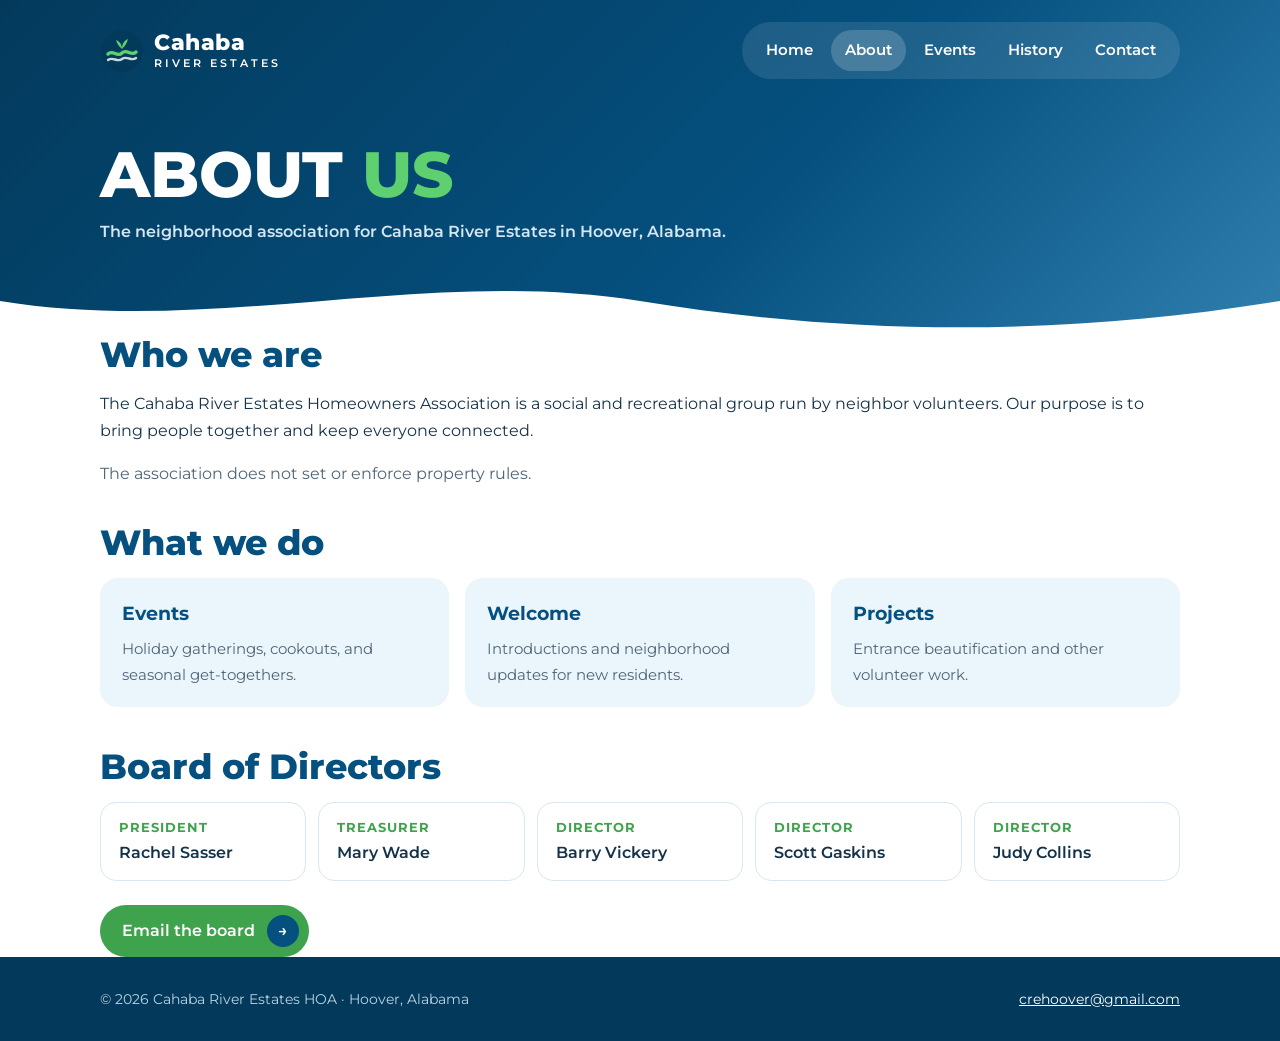
==== about.html @ cfa22c3f "Add files via upload" ====
<!doctype html>
<html lang="en">
<head>
<meta charset="utf-8">
<meta name="viewport" content="width=device-width, initial-scale=1">
<title>About | Cahaba River Estates</title>
<meta name="description" content="About the Cahaba River Estates neighborhood association in Hoover, Alabama.">
<link rel="preconnect" href="https://fonts.googleapis.com"><link rel="preconnect" href="https://fonts.gstatic.com" crossorigin><link href="https://fonts.googleapis.com/css2?family=Montserrat:wght@400;600;700;800&display=swap" rel="stylesheet">
<link rel="icon" href="data:image/svg+xml,%3Csvg xmlns='http://www.w3.org/2000/svg' viewBox='0 0 32 32'%3E%3Crect width='32' height='32' rx='8' fill='%2305507f'/%3E%3Cpath d='M4 20c4-4 8 4 12 0s8 4 12 0' stroke='%235fd06f' stroke-width='3.2' fill='none' stroke-linecap='round'/%3E%3C/svg%3E">
<link rel="stylesheet" href="page.css">
</head>
<body>
<div class="banner">
  <header><div class="wrap">
    <a class="brand" href="index.html" aria-label="Cahaba River Estates home">
      <svg viewBox="0 0 44 44" aria-hidden="true"><circle cx="22" cy="22" r="21" fill="#033a5c"/><path d="M8 25c5-5 9 4 14-1s9 4 14-1" stroke="#5fd06f" stroke-width="3.4" fill="none" stroke-linecap="round"/><path d="M8 31c5-4 9 3 14-1s9 3 14-1" stroke="#fff" stroke-width="2.4" fill="none" stroke-linecap="round" opacity=".8"/><path d="M22 20c0-6 3-9 6-10-1 4-3 7-6 10zM22 20c0-5-3-8-6-9 1 4 3 6 6 9z" fill="#5fd06f"/></svg>
      <span><b>Cahaba</b><small>RIVER ESTATES</small></span>
    </a>
    <nav>
      <a href="index.html">Home</a>
      <a href="about.html" aria-current="page">About</a>
      <a href="index.html#events">Events</a>
      <a href="history.html">History</a>
      <a href="index.html#contact">Contact</a>
    </nav>
  </div></header>
  <div class="wrap title">
    <h1>About <span class="accent">Us</span></h1>
    <p>The neighborhood association for Cahaba River Estates in Hoover, Alabama.</p>
  </div>
  <svg class="wave" viewBox="0 0 1440 70" preserveAspectRatio="none" aria-hidden="true"><path d="M0 35 C240 70 480 0 720 35 S1200 70 1440 35 V70 H0Z" fill="#fff"/></svg>
</div>

<main class="wrap">
  <h2>Who we are</h2>
  <p>The Cahaba River Estates Homeowners Association is a social and recreational group run by neighbor volunteers. Our purpose is to bring people together and keep everyone connected.</p>
  <p class="muted">The association does not set or enforce property rules.</p>

  <h2 style="margin-top:36px">What we do</h2>
  <div class="pills">
    <div class="pill"><h3>Events</h3><p>Holiday gatherings, cookouts, and seasonal get-togethers.</p></div>
    <div class="pill"><h3>Welcome</h3><p>Introductions and neighborhood updates for new residents.</p></div>
    <div class="pill"><h3>Projects</h3><p>Entrance beautification and other volunteer work.</p></div>
  </div>

  <h2>Board of Directors</h2>
  <ul class="board">
    <li><span>President</span>Rachel Sasser</li>
    <li><span>Treasurer</span>Mary Wade</li>
    <li><span>Director</span>Barry Vickery</li>
    <li><span>Director</span>Scott Gaskins</li>
    <li><span>Director</span>Judy Collins</li>
  </ul>
  <a class="btn" href="mailto:crehoover@gmail.com">Email the board <i>&rarr;</i></a>
</main>

<footer><div class="wrap">
  <span>&copy; <span id="yr">2026</span> Cahaba River Estates HOA &middot; Hoover, Alabama</span>
  <a href="mailto:crehoover@gmail.com">crehoover@gmail.com</a>
</div></footer>
<script>document.getElementById('yr').textContent=new Date().getFullYear()</script>
</body>
</html>
---- page.css ----
:root{--navy:#05507f;--navy2:#033a5c;--green:#5fd06f;--btn:#3fa34d;--pale:#eaf5fc;--ink:#14324a;--muted:#4f6577}
*{box-sizing:border-box}
html{scroll-behavior:smooth}
body{margin:0;font-family:Montserrat,system-ui,-apple-system,"Segoe UI",Roboto,Arial,sans-serif;color:var(--ink);background:#fff;line-height:1.7}
a{color:var(--navy)}
.wrap{max-width:1120px;margin:0 auto;padding:0 20px}
.accent{color:var(--green)}

.banner{background:linear-gradient(135deg,var(--navy2) 0%,var(--navy) 60%,#2f7fae 100%);color:#fff;position:relative;overflow:hidden}
.banner header .wrap{display:flex;align-items:center;justify-content:space-between;gap:16px;flex-wrap:wrap;padding-top:22px;padding-bottom:22px}
.brand{display:flex;align-items:center;gap:10px;color:#fff;text-decoration:none;line-height:1}
.brand svg{width:44px;height:44px;flex:0 0 44px}
.brand b{display:block;font-size:1.35rem;font-weight:800;letter-spacing:.5px}
.brand small{display:block;font-size:.68rem;font-weight:600;letter-spacing:3px;margin-top:4px}
nav{background:rgba(255,255,255,.1);border-radius:999px;padding:8px 10px;display:flex;gap:4px}
nav a{color:#fff;text-decoration:none;font-weight:600;padding:8px 14px;border-radius:999px;font-size:.92rem}
nav a:hover,nav a[aria-current]{background:rgba(255,255,255,.18)}
.banner .title{padding-top:40px;padding-bottom:90px;position:relative;z-index:2}
.banner h1{font-size:clamp(2.2rem,6vw,4rem);font-weight:800;line-height:1.05;margin:0 0 10px;text-transform:uppercase}
.banner p{margin:0;max-width:640px;color:#d4e6f2;font-weight:600}
.banner .wave{position:absolute;left:0;bottom:-1px;width:100%;height:70px}

main{padding:56px 0 80px}
h2{font-size:clamp(1.6rem,3.5vw,2.2rem);font-weight:800;color:var(--navy);line-height:1.15;margin:0 0 14px}
h3{color:var(--navy);margin:0 0 6px}
p{margin:0 0 16px}
.muted{color:var(--muted)}

.pills{display:grid;grid-template-columns:repeat(auto-fit,minmax(220px,1fr));gap:16px;margin:8px 0 40px}
.pill{background:var(--pale);border-radius:18px;padding:20px 22px}
.pill p{margin:0;color:var(--muted);font-size:.95rem}
.board{list-style:none;padding:0;margin:0 0 24px;display:grid;grid-template-columns:repeat(auto-fit,minmax(200px,1fr));gap:12px}
.board li{background:#fff;border:1px solid #d8e7f1;border-radius:16px;padding:14px 18px;font-weight:600}
.board li span{display:block;font-size:.8rem;color:var(--btn);font-weight:700;letter-spacing:1px;text-transform:uppercase}

.btn{display:inline-flex;align-items:center;gap:12px;background:var(--btn);color:#fff;text-decoration:none;font-weight:600;padding:10px 10px 10px 22px;border-radius:999px}
.btn i{display:grid;place-items:center;width:32px;height:32px;border-radius:50%;background:var(--navy);font-style:normal}

/* wiki */
.wiki{display:grid;grid-template-columns:230px 1fr;gap:48px;align-items:start}
.toc{position:sticky;top:20px;background:var(--pale);border-radius:18px;padding:20px}
.toc b{display:block;font-size:.78rem;letter-spacing:2px;text-transform:uppercase;color:var(--muted);margin-bottom:8px}
.toc ol{margin:0;padding-left:20px}
.toc a{text-decoration:none;font-weight:600;font-size:.93rem}
.article section{margin-bottom:44px;scroll-margin-top:20px}
.infobox{float:right;width:280px;margin:0 0 20px 28px;border:1px solid #d8e7f1;border-radius:18px;overflow:hidden;font-size:.9rem}
.infobox h3{background:var(--navy);color:#fff;margin:0;padding:12px 16px;font-size:1rem}
.infobox dl{margin:0;padding:12px 16px;display:grid;grid-template-columns:auto 1fr;gap:6px 12px}
.infobox dt{font-weight:700;color:var(--muted)}
.infobox dd{margin:0}
.timeline{list-style:none;padding:0;margin:0;border-left:3px solid var(--green)}
.timeline li{padding:0 0 18px 20px;position:relative}
.timeline li:before{content:"";position:absolute;left:-9px;top:6px;width:15px;height:15px;border-radius:50%;background:var(--navy);border:3px solid #fff}
.timeline b{color:var(--navy)}
sup a{margin-left:2px;text-decoration:none;font-weight:700;font-size:.75rem}
.refs{font-size:.88rem;color:var(--muted)}
.refs li{margin-bottom:6px;word-break:break-word}
.callout{background:var(--pale);border-left:6px solid var(--green);border-radius:18px;padding:22px 24px}
.callout p:last-child{margin:0}

footer{background:var(--navy2);color:#b9d3e4;padding:30px 0;font-size:.9rem}
footer .wrap{display:flex;justify-content:space-between;flex-wrap:wrap;gap:10px}
footer a{color:#fff}

@media (max-width:820px){
  nav{width:100%;justify-content:space-between;padding:6px;flex-wrap:wrap}
  nav a{padding:6px 8px;font-size:.84rem}
  .wiki{grid-template-columns:1fr;gap:24px}
  .toc{position:static}
  .infobox{float:none;width:auto;margin:0 0 24px}
}
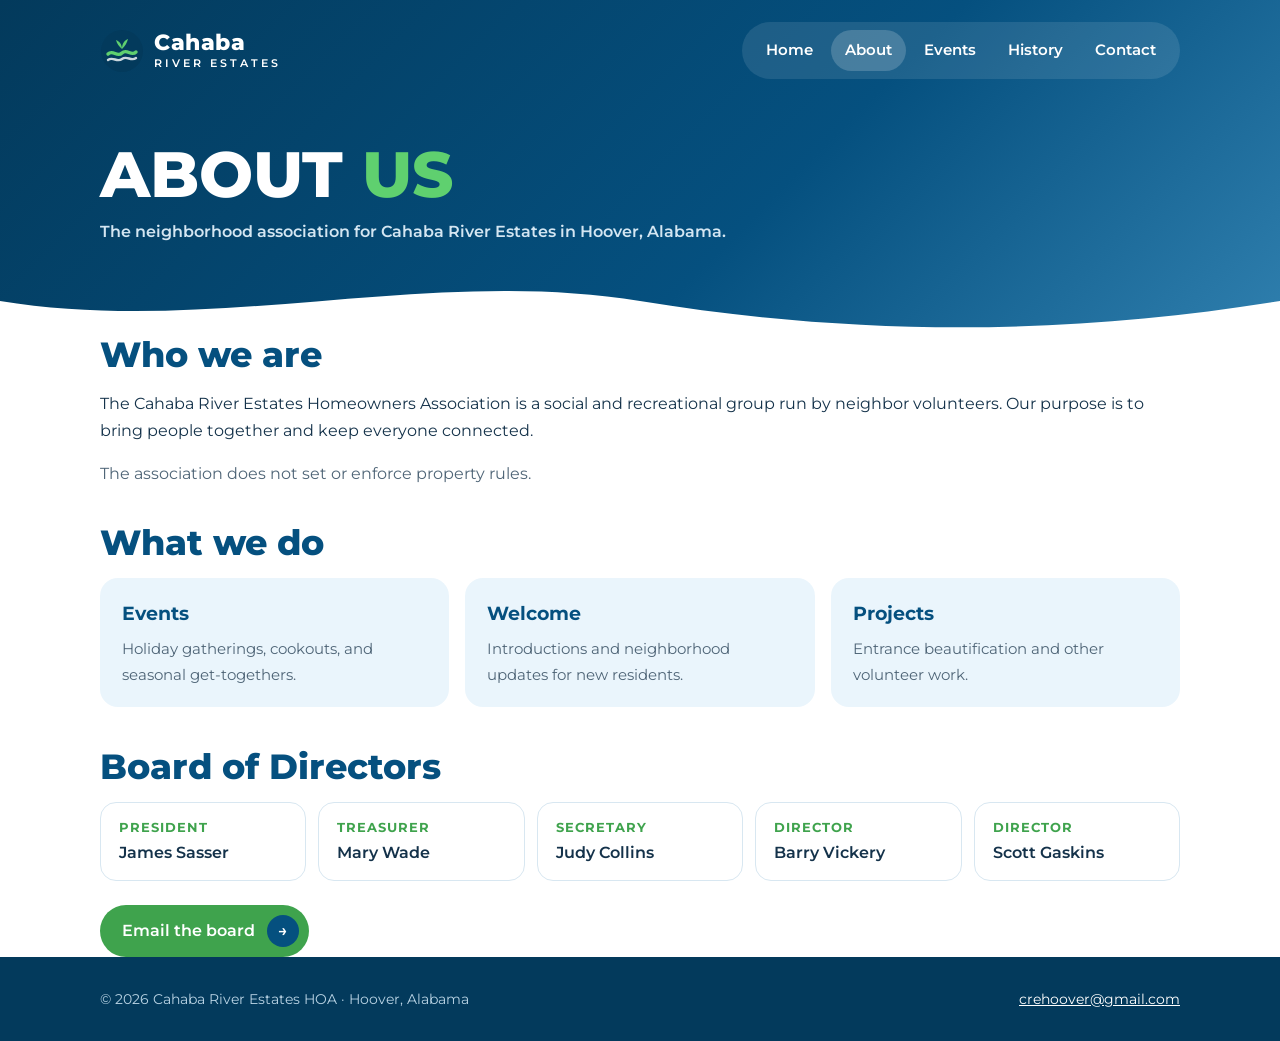
==== commit d7087f41: "Add files via upload" ====
--- a/about.html
+++ b/about.html
@@ -45,11 +45,11 @@
 
   <h2>Board of Directors</h2>
   <ul class="board">
-    <li><span>President</span>Rachel Sasser</li>
+    <li><span>President</span>James Sasser</li>
     <li><span>Treasurer</span>Mary Wade</li>
+    <li><span>Secretary</span>Judy Collins</li>
     <li><span>Director</span>Barry Vickery</li>
     <li><span>Director</span>Scott Gaskins</li>
-    <li><span>Director</span>Judy Collins</li>
   </ul>
   <a class="btn" href="mailto:crehoover@gmail.com">Email the board <i>&rarr;</i></a>
 </main>
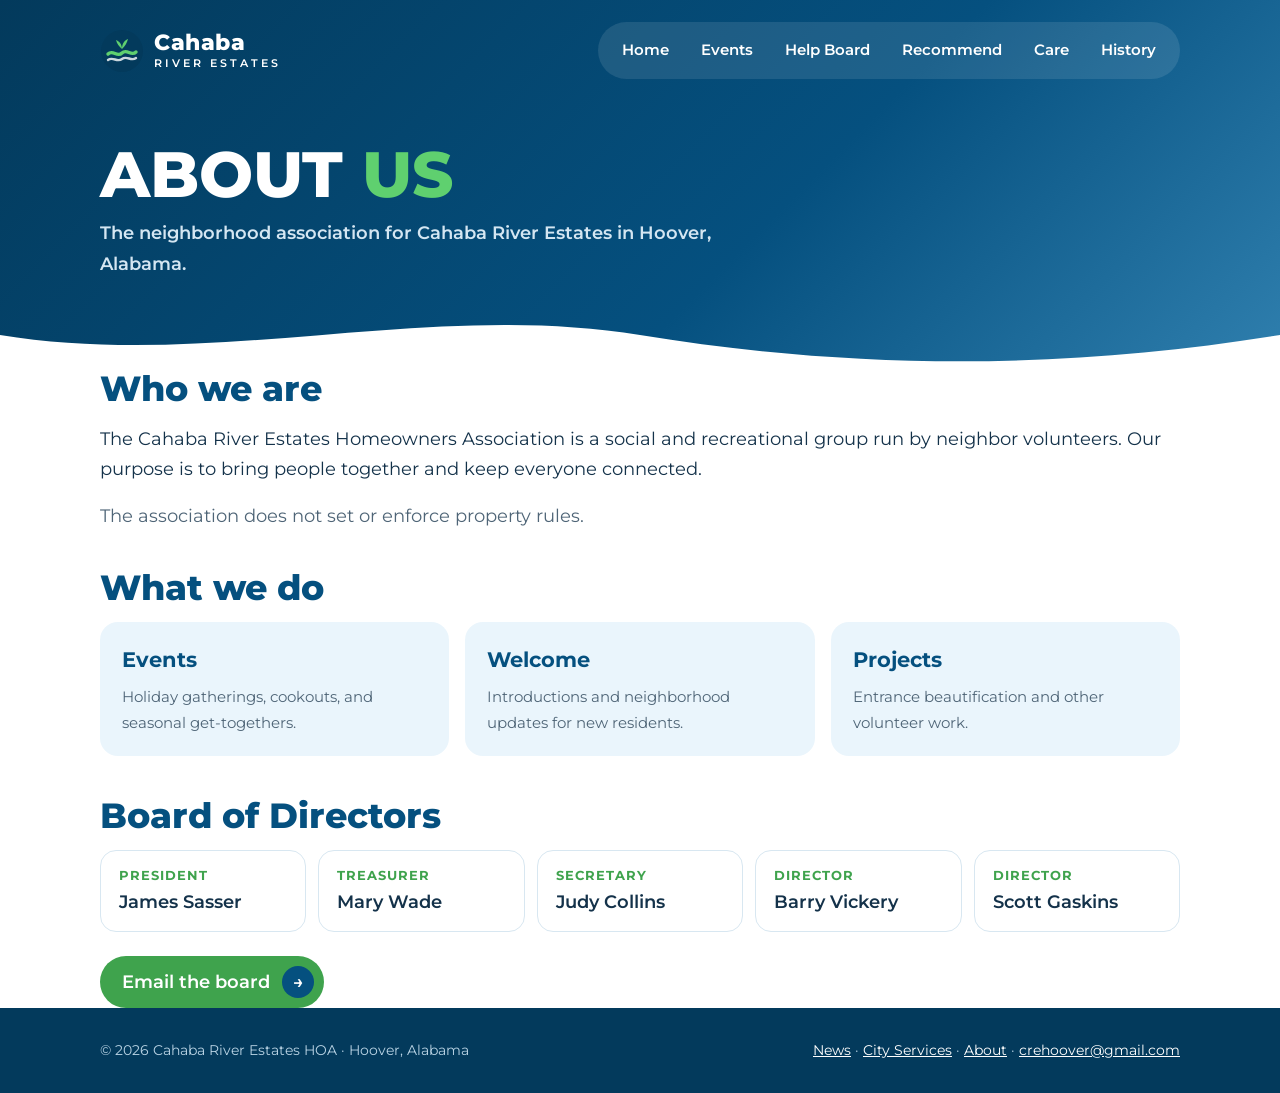
==== commit d8101a33: "Add neighborhood tools: events, help board, recommendations, care calendar, news, city services, his" ====
--- a/about.html
+++ b/about.html
@@ -8,6 +8,7 @@
 <link rel="preconnect" href="https://fonts.googleapis.com"><link rel="preconnect" href="https://fonts.gstatic.com" crossorigin><link href="https://fonts.googleapis.com/css2?family=Montserrat:wght@400;600;700;800&display=swap" rel="stylesheet">
 <link rel="icon" href="data:image/svg+xml,%3Csvg xmlns='http://www.w3.org/2000/svg' viewBox='0 0 32 32'%3E%3Crect width='32' height='32' rx='8' fill='%2305507f'/%3E%3Cpath d='M4 20c4-4 8 4 12 0s8 4 12 0' stroke='%235fd06f' stroke-width='3.2' fill='none' stroke-linecap='round'/%3E%3C/svg%3E">
 <link rel="stylesheet" href="page.css">
+<link rel="stylesheet" href="app.css">
 </head>
 <body>
 <div class="banner">
@@ -18,10 +19,11 @@
     </a>
     <nav>
       <a href="index.html">Home</a>
-      <a href="about.html" aria-current="page">About</a>
-      <a href="index.html#events">Events</a>
+      <a href="events.html">Events</a>
+      <a href="help.html">Help Board</a>
+      <a href="recommend.html">Recommend</a>
+      <a href="care.html">Care</a>
       <a href="history.html">History</a>
-      <a href="index.html#contact">Contact</a>
     </nav>
   </div></header>
   <div class="wrap title">
@@ -56,7 +58,7 @@
 
 <footer><div class="wrap">
   <span>&copy; <span id="yr">2026</span> Cahaba River Estates HOA &middot; Hoover, Alabama</span>
-  <a href="mailto:crehoover@gmail.com">crehoover@gmail.com</a>
+  <span><a href="news.html">News</a> &middot; <a href="city.html">City Services</a> &middot; <a href="about.html">About</a> &middot; <a href="mailto:crehoover@gmail.com">crehoover@gmail.com</a></span>
 </div></footer>
 <script>document.getElementById('yr').textContent=new Date().getFullYear()</script>
 </body>
--- a/app.css
+++ b/app.css
@@ -0,0 +1,75 @@
+/* Shared pieces for the neighborhood tools. Loaded after page.css. */
+body{font-size:18px}
+.preview-bar{position:fixed;left:0;right:0;bottom:0;z-index:100;background:#fff6d8;color:#5a4500;padding:10px 20px;text-align:center;font-size:.9rem;border-bottom:1px solid #f0dc9a}
+.link{background:none;border:0;padding:0;color:var(--navy);font:inherit;font-weight:700;text-decoration:underline;cursor:pointer}
+.who{margin:0 0 24px;color:var(--muted);font-size:.95rem}
+
+.box{background:var(--pale);border-radius:22px;padding:26px 28px;margin:0 0 32px}
+.box h3{font-size:1.3rem;margin:0 0 6px}
+.box p{color:var(--muted)}
+label{display:block;font-weight:700;color:var(--ink);margin:0 0 16px}
+input,textarea,select{display:block;width:100%;margin-top:6px;font:inherit;font-weight:400;font-size:1.05rem;padding:14px 16px;border:2px solid #c9dceb;border-radius:14px;background:#fff;color:var(--ink)}
+input:focus,textarea:focus,select:focus{outline:none;border-color:var(--navy)}
+textarea{min-height:120px;resize:vertical}
+.row2{display:grid;grid-template-columns:1fr 1fr;gap:16px}
+
+button.btn{border:0;cursor:pointer;font-family:inherit}
+.btn.big{font-size:1.15rem;padding:14px 28px;min-height:56px}
+.btn.gray{background:#d8e7f1;color:var(--navy)}
+.btn.navyb{background:var(--navy)}
+.btn.small{font-size:.95rem;padding:10px 18px;min-height:44px}
+.btn:disabled{opacity:.55;cursor:default;transform:none}
+
+.tabs{display:flex;gap:10px;flex-wrap:wrap;margin:0 0 26px}
+.tabs button{font:inherit;font-weight:700;font-size:1.05rem;padding:12px 22px;border-radius:999px;border:2px solid var(--navy);background:#fff;color:var(--navy);cursor:pointer;min-height:52px}
+.tabs button[aria-pressed=true]{background:var(--navy);color:#fff}
+
+.list{display:grid;gap:18px;margin:0 0 40px}
+.item{background:#fff;border:1px solid #d8e7f1;border-radius:22px;padding:24px 26px;box-shadow:0 6px 20px rgba(5,80,127,.06)}
+.item h3{font-size:1.25rem;margin:0 0 4px}
+.item .meta{color:var(--muted);font-size:.92rem;font-weight:600;margin:0 0 10px}
+.item p{margin:0 0 12px}
+.item .actions{display:flex;gap:10px;flex-wrap:wrap;align-items:center;margin-top:8px}
+.tag{display:inline-block;font-size:.78rem;font-weight:800;letter-spacing:1px;text-transform:uppercase;padding:4px 10px;border-radius:999px;background:var(--pale);color:var(--navy)}
+.tag.need{background:#fde4dd;color:#9a2f18}
+.tag.offer{background:#dff5e3;color:#1f6b2c}
+.tag.done{background:#eee;color:#555}
+.empty{color:var(--muted);font-style:italic}
+
+.spots{height:12px;background:#e3eef6;border-radius:999px;overflow:hidden;margin:6px 0 4px;max-width:360px}
+.spots i{display:block;height:100%;background:var(--btn)}
+.who-list{font-size:.92rem;color:var(--muted)}
+
+.votes{display:flex;align-items:center;gap:8px}
+.votes button{font:inherit;font-weight:800;font-size:1.05rem;min-width:64px;min-height:48px;border-radius:14px;border:2px solid #c9dceb;background:#fff;cursor:pointer}
+.votes button.on.up{background:#dff5e3;border-color:var(--btn)}
+.votes button.on.down{background:#fde4dd;border-color:#d0573b}
+.score{font-weight:800;color:var(--navy);min-width:60px}
+
+.cats{display:flex;gap:8px;flex-wrap:wrap;margin:0 0 20px}
+.cats button{font:inherit;font-weight:700;font-size:.98rem;padding:10px 16px;border-radius:999px;border:1px solid #c9dceb;background:#fff;color:var(--navy);cursor:pointer;min-height:46px}
+.cats button[aria-pressed=true]{background:var(--navy);color:#fff;border-color:var(--navy)}
+
+.slot{display:flex;justify-content:space-between;align-items:center;gap:12px;padding:14px 0;border-top:1px solid #e3eef6;flex-wrap:wrap}
+.slot:first-of-type{border-top:0}
+.slot b{color:var(--navy)}
+
+.tiles{display:grid;grid-template-columns:repeat(auto-fit,minmax(240px,1fr));gap:18px}
+.tile{display:block;text-decoration:none;background:#fff;border-radius:22px;padding:26px 26px 24px;box-shadow:0 8px 26px rgba(5,80,127,.10);border-top:6px solid var(--green);transition:transform .15s}
+.tile:hover{transform:translateY(-3px)}
+.tile b{display:block;font-size:1.35rem;color:var(--navy);margin-bottom:4px}
+.tile span{color:var(--muted);font-size:1rem}
+
+.linkcards{display:grid;gap:16px;grid-template-columns:repeat(auto-fit,minmax(280px,1fr));margin-bottom:36px}
+.linkcards a{display:block;text-decoration:none;background:var(--pale);border-radius:20px;padding:22px 24px;color:var(--ink)}
+.linkcards a b{display:block;color:var(--navy);font-size:1.2rem}
+.linkcards a span{color:var(--muted)}
+
+.wikibody{white-space:pre-wrap}
+details{margin-top:10px}
+summary{cursor:pointer;font-weight:700;color:var(--navy)}
+
+@media (max-width:820px){.row2{grid-template-columns:1fr}.box{padding:22px}}
+.cal{display:flex;flex-wrap:wrap;gap:8px;align-items:center;margin-top:14px;font-size:.95rem;color:var(--muted)}
+.cal a{display:inline-block;padding:8px 14px;border-radius:999px;background:var(--pale);font-weight:700;text-decoration:none}
+@media (max-width:480px){.banner h1{font-size:1.75rem}nav{justify-content:center}}
